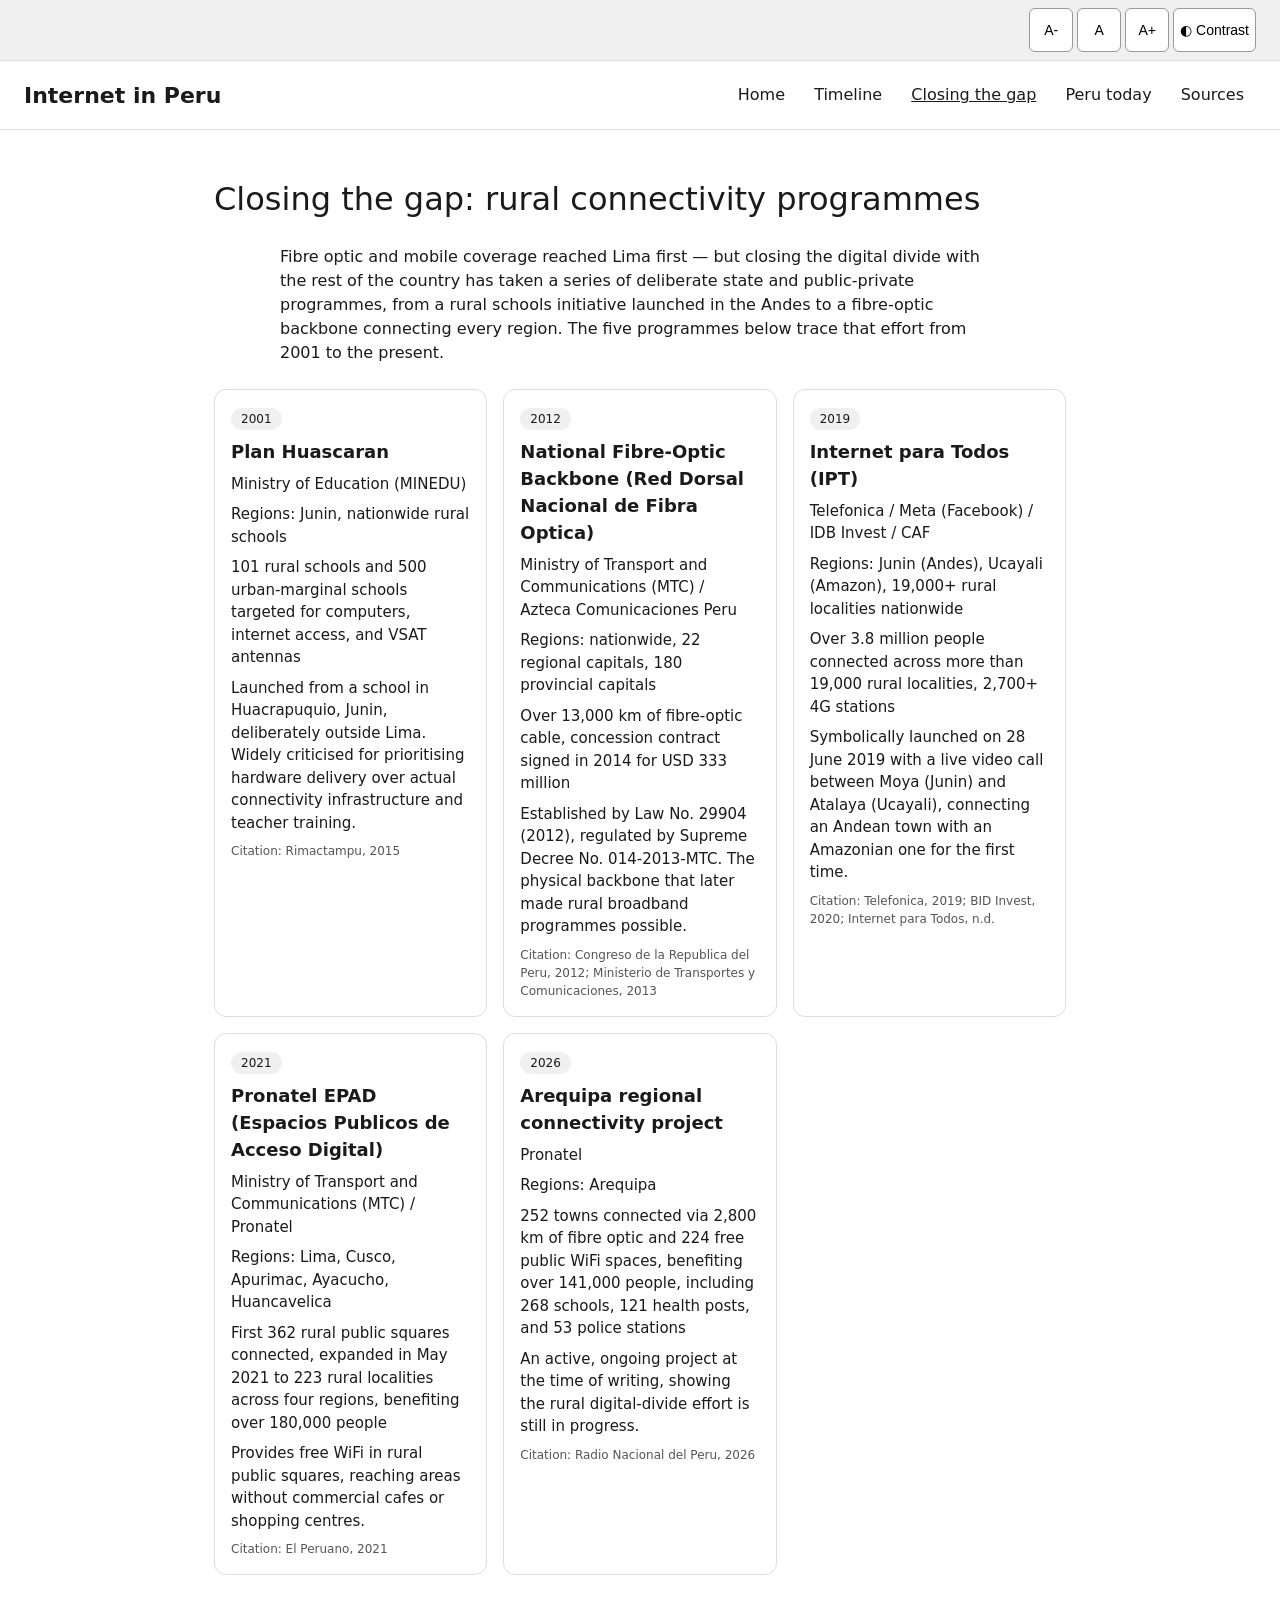
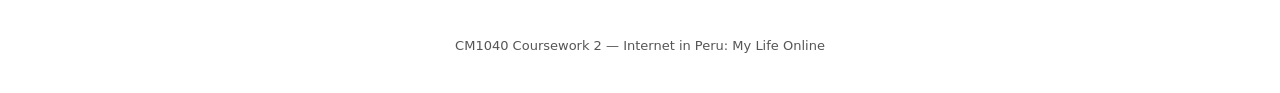
==== closing-the-gap.html @ 74dd9204 "Build closing-the-gap.html rendering programas_rurales.json" ====
<!DOCTYPE html>
<html lang="en">
<head>
  <meta charset="UTF-8">
  <meta name="viewport" content="width=device-width, initial-scale=1.0">
  <title>Internet in Peru — Closing the Gap</title>
  <link rel="stylesheet" href="css/style.css">
</head>
<body>

  <div id="accessibility-bar">
    <button id="a11y-font-decrease" aria-label="Decrease font size">A-</button>
    <button id="a11y-font-reset" aria-label="Reset font size">A</button>
    <button id="a11y-font-increase" aria-label="Increase font size">A+</button>
    <button id="a11y-contrast-toggle" aria-label="Toggle high contrast">&#9680; Contrast</button>
  </div>

  <a class="skip-link" href="#main-content">Skip to main content</a>

  <header>
    <h2>Internet in Peru</h2>
    <nav aria-label="Main navigation">
      <a href="index.html">Home</a>
      <a href="timeline.html">Timeline</a>
      <a href="closing-the-gap.html" aria-current="page">Closing the gap</a>
      <a href="peru-today.html">Peru today</a>
      <a href="sources.html">Sources</a>
    </nav>
  </header>

  <main id="main-content">
    <h1>Closing the gap: rural connectivity programmes</h1>
    <p class="intro-text">
      Fibre optic and mobile coverage reached Lima first &mdash; but closing the digital divide with the rest of
      the country has taken a series of deliberate state and public-private programmes, from a rural schools
      initiative launched in the Andes to a fibre-optic backbone connecting every region. The five programmes
      below trace that effort from 2001 to the present.
    </p>

    <section id="programs-wrapper" aria-live="polite">
      <h2 class="sr-only">Rural connectivity programmes</h2>
      <div id="programs-list">
        <p>Loading programmes&hellip;</p>
      </div>
    </section>
  </main>

  <footer>
    <p>CM1040 Coursework 2 &mdash; Internet in Peru: My Life Online</p>
  </footer>

  <script type="module">
    import { initClosingTheGapPage } from "./js/programsEngine.js";
    import { initAccessibilityBar } from "./js/accessibilityBar.js";
    initClosingTheGapPage();
    initAccessibilityBar();
  </script>

</body>
</html>
---- css/style.css ----
* {
  box-sizing: border-box;
}

html {
  font-size: 100%; /* 100% = 16px browser default; the stepper changes THIS value */
}

:root {
  --text-color: #1a1a1a;
  --bg-color: #ffffff;
}

body {
  font-family: system-ui, sans-serif;
  font-size: 1rem;      /* 1rem = whatever html's font-size currently is */
  line-height: 1.5;
  color: var(--text-color);
  background-color: var(--bg-color);
  margin: 0;
}

/* High-contrast alternate theme, toggled via accessibilityBar.js */
body.alt-theme {
  --text-color: #ffffff;
  --bg-color: #000000;
}

body.alt-theme a,
body.alt-theme button {
  border-color: #ffffff;
}

body.alt-theme .timeline-event {
  border-color: #ffffff;
}

/* ---------- Accessibility bar ---------- */

#accessibility-bar {
  display: flex;
  justify-content: flex-end;
  gap: 4px;
  padding: 0.5rem 1.5rem;
  background: #f0f0f0;
  border-bottom: 1px solid #ddd;
}

body.alt-theme #accessibility-bar {
  background: #111111;
  border-bottom-color: #ffffff;
}

#accessibility-bar button {
  min-height: 44px;
  min-width: 44px;
  border: 1px solid #999;
  background: #ffffff;
  border-radius: 6px;
  font-size: 0.875rem;
  cursor: pointer;
}

#accessibility-bar button[aria-pressed="true"] {
  background: #1a1a1a;
  color: #ffffff;
}

#accessibility-bar button:focus-visible {
  outline: 2px solid #0057ff;
  outline-offset: 2px;
}

/* ---------- Skip link ---------- */

.sr-only {
  position: absolute;
  width: 1px;
  height: 1px;
  padding: 0;
  margin: -1px;
  overflow: hidden;
  clip: rect(0, 0, 0, 0);
  white-space: nowrap;
  border: 0;
}

.skip-link {
  position: absolute;
  left: -999px;
  top: 0;
  background: #1a1a1a;
  color: #ffffff;
  padding: 0.5rem 1rem;
  z-index: 100;
}
.skip-link:focus {
  left: 0;
}

/* ---------- Header / nav ---------- */

header {
  display: flex;
  justify-content: space-between;
  align-items: center;
  padding: 0.75rem 1.5rem;
  border-bottom: 1px solid #ddd;
}

header h2 {
  font-size: 1.375rem; /* was: browser default (unscaled bug) -- now explicit and scalable */
  margin: 0;
}

nav a {
  display: inline-flex;
  align-items: center;
  min-height: 44px;
  padding: 0 0.75rem;
  color: var(--text-color);
  text-decoration: none;
  font-size: 1rem;
}
nav a:hover,
nav a[aria-current="page"] {
  text-decoration: underline;
}
nav a:focus-visible {
  outline: 2px solid #0057ff;
  outline-offset: 2px;
}

/* ---------- Main content ---------- */

main {
  max-width: 56.25rem; /* ~900px */
  margin: 0 auto;
  padding: 1.5rem;
}

h1 {
  font-size: 2rem; /* was 32px -- now scales with the root */
  font-weight: 500;
}

/* ---------- Intro text ---------- */

.intro-text {
  max-width: 45rem; /* ~720px, per design spec */
  margin: 0 auto 1.5rem;
}

/* ---------- Closing the gap: programme cards ---------- */

#programs-list {
  display: grid;
  grid-template-columns: repeat(auto-fit, minmax(220px, 1fr));
  gap: 1rem;
}

.program-card {
  border: 1px solid #ddd;
  border-radius: 12px;
  padding: 1rem;
}

.program-card:focus-visible {
  outline: 2px solid #0057ff;
  outline-offset: 2px;
}

body.alt-theme .program-card {
  border-color: #ffffff;
}

.program-card__year {
  display: inline-block;
  font-size: 0.75rem;
  padding: 0.125rem 0.625rem;
  border-radius: 12px;
  background: #f0f0f0;
  margin-bottom: 0.5rem;
}

body.alt-theme .program-card__year {
  background: #222222;
  color: #ffffff;
}

.program-card__title {
  font-size: 1.125rem;
  margin: 0 0 0.5rem;
}

.program-card__entity,
.program-card__regions,
.program-card__scope,
.program-card__notes {
  font-size: 0.9375rem;
  margin: 0 0 0.5rem;
}

.program-card__citation {
  font-size: 0.75rem;
  color: #555;
  margin: 0;
}

body.alt-theme .program-card__citation {
  color: #cccccc;
}

/* ---------- Home page ---------- */

.home-hero {
  text-align: center;
  padding: 2rem 1rem 1.5rem;
}

.home-subtitle {
  font-size: 1.125rem;
  color: var(--text-color);
  opacity: 0.8;
  margin: 0.5rem 0 1rem;
}

.year-badge {
  display: inline-block;
  font-size: 0.875rem;
  padding: 0.25rem 0.75rem;
  border-radius: 12px;
  background: #f0f0f0;
  color: var(--text-color);
}

body.alt-theme .year-badge {
  background: #222222;
  color: #ffffff;
}

.home-cards {
  display: grid;
  grid-template-columns: repeat(auto-fit, minmax(200px, 1fr));
  gap: 1rem;
  margin-top: 0.5rem;
}

.teaser-card {
  display: block;
  border: 1px solid #ddd;
  border-radius: 12px;
  padding: 1rem;
  text-decoration: none;
  color: inherit;
  min-height: 44px;
}

.teaser-card:hover {
  border-color: #999;
}

.teaser-card:focus-visible {
  outline: 2px solid #0057ff;
  outline-offset: 2px;
}

.teaser-card h2 {
  font-size: 1.0625rem;
  margin: 0 0 0.5rem;
}

.teaser-card p {
  font-size: 0.875rem;
  margin: 0;
  color: var(--text-color);
  opacity: 0.85;
}

body.alt-theme .teaser-card {
  border-color: #ffffff;
}

/* ---------- Timeline filters ---------- */

#timeline-filters {
  display: flex;
  gap: 0.5rem;
  flex-wrap: wrap;
  margin-bottom: 1.5rem;
}

#timeline-filters button {
  min-height: 44px;
  min-width: 44px;
  padding: 0 1rem;
  border-radius: 22px;
  border: 1px solid #999;
  background: #f5f5f5;
  font-size: 0.875rem; /* was 14px */
  cursor: pointer;
}

#timeline-filters button[aria-pressed="true"] {
  background: #1a1a1a;
  color: #ffffff;
  border-color: #1a1a1a;
}

#timeline-filters button:focus-visible {
  outline: 2px solid #0057ff;
  outline-offset: 2px;
}

/* ---------- Timeline events ---------- */

.timeline-event {
  border: 1px solid #ddd;
  border-radius: 8px;
  padding: 1rem;
  margin-bottom: 0.75rem;
}

.timeline-event:focus-visible {
  outline: 2px solid #0057ff;
  outline-offset: 2px;
}

.timeline-event__badge {
  display: inline-block;
  font-size: 0.75rem; /* was 12px */
  padding: 0.125rem 0.625rem;
  border-radius: 12px;
  margin-bottom: 0.5rem;
}

.badge-before-me .timeline-event__badge {
  background: #e8e4da;
  color: #4a4436;
}

.badge-my-life .timeline-event__badge {
  background: #dbeafe;
  color: #1e3a8a;
}

h2.timeline-event__title {
  font-size: 1.125rem; /* was 18px */
  font-weight: 500;
  margin: 0 0 0.5rem;
}

.timeline-event__description {
  font-size: 0.9375rem; /* was 15px */
  margin: 0 0 0.5rem;
}

.timeline-event__citation {
  font-size: 0.75rem; /* was 12px */
  color: #555;
  margin: 0;
}

body.alt-theme .timeline-event__citation {
  color: #cccccc;
}

/* ---------- Footer ---------- */

footer {
  text-align: center;
  font-size: 0.8125rem; /* was 13px */
  color: #555;
  padding: 1.5rem;
}

/* ---------- Responsive ---------- */

@media (max-width: 480px) {
  h1 {
    font-size: 1.625rem; /* was 26px */
  }
  #timeline-filters button {
    font-size: 0.8125rem; /* was 13px */
    padding: 0 0.75rem;
  }
}
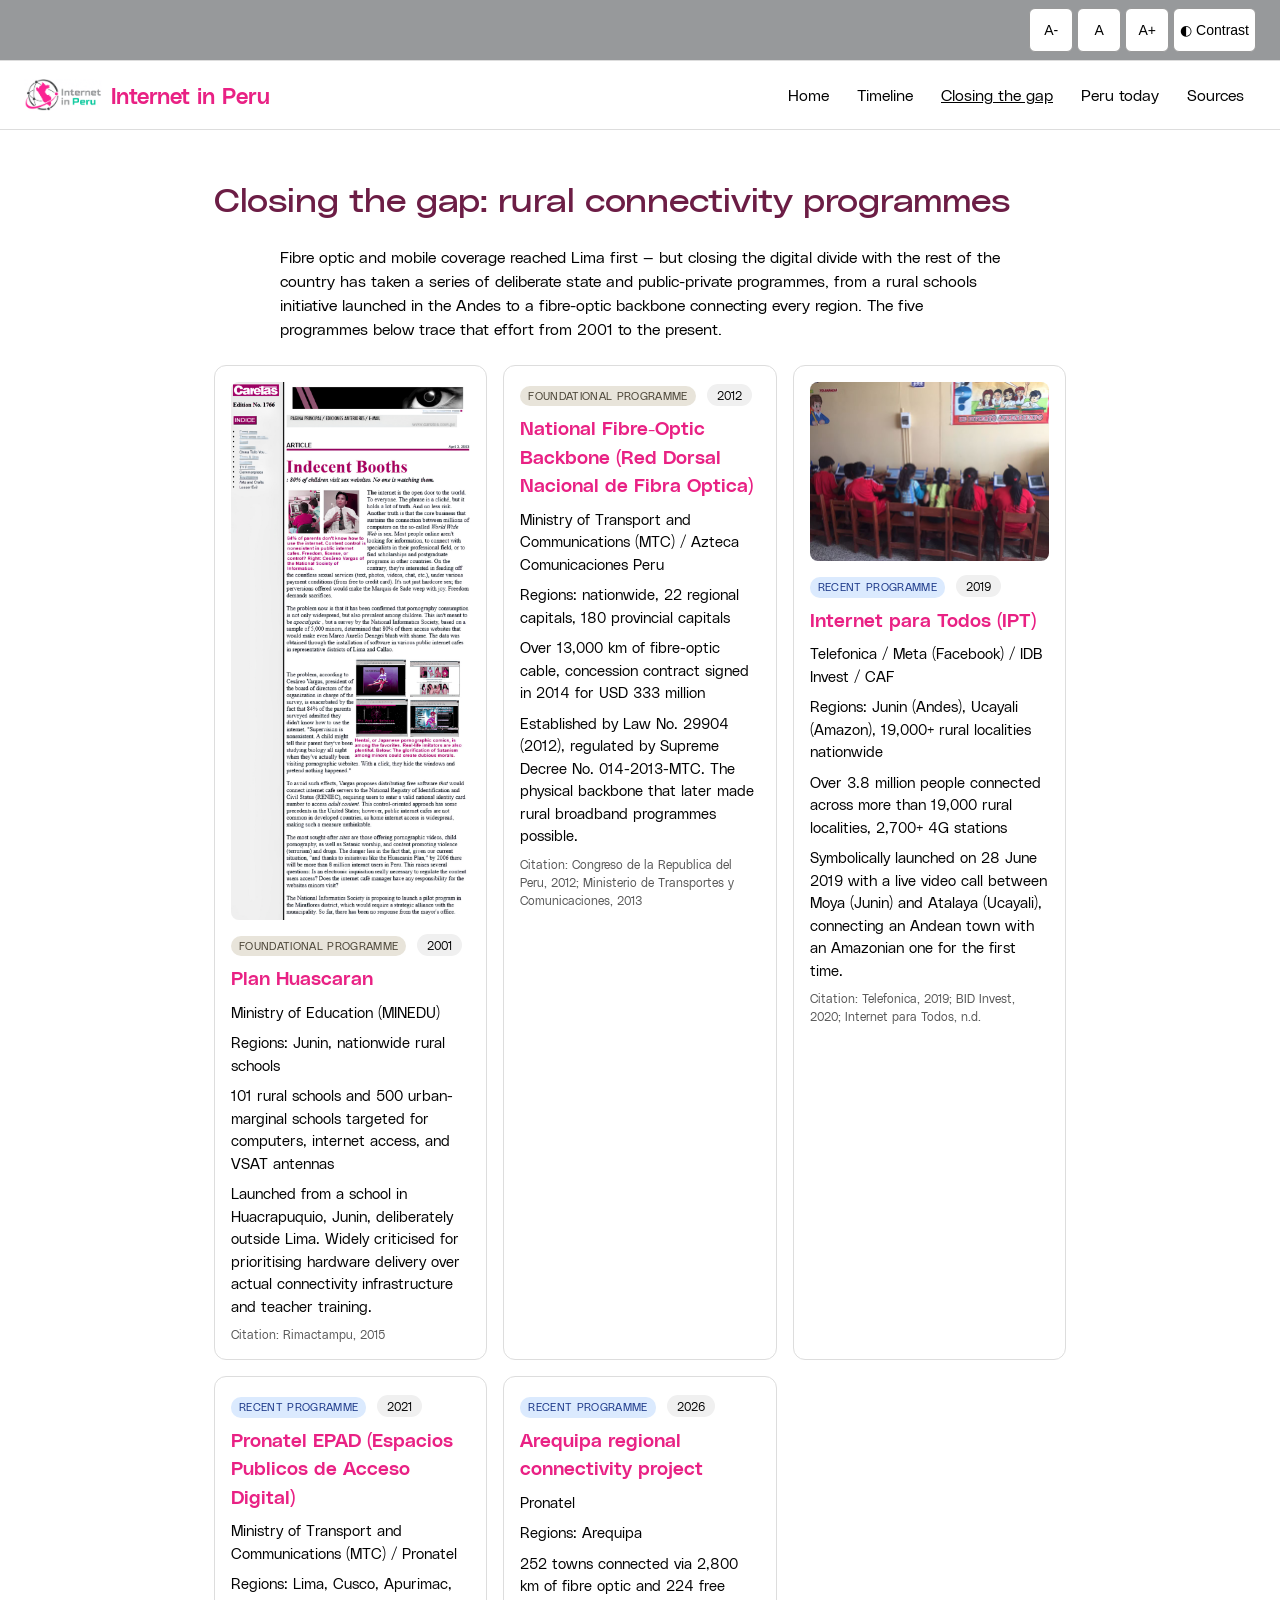
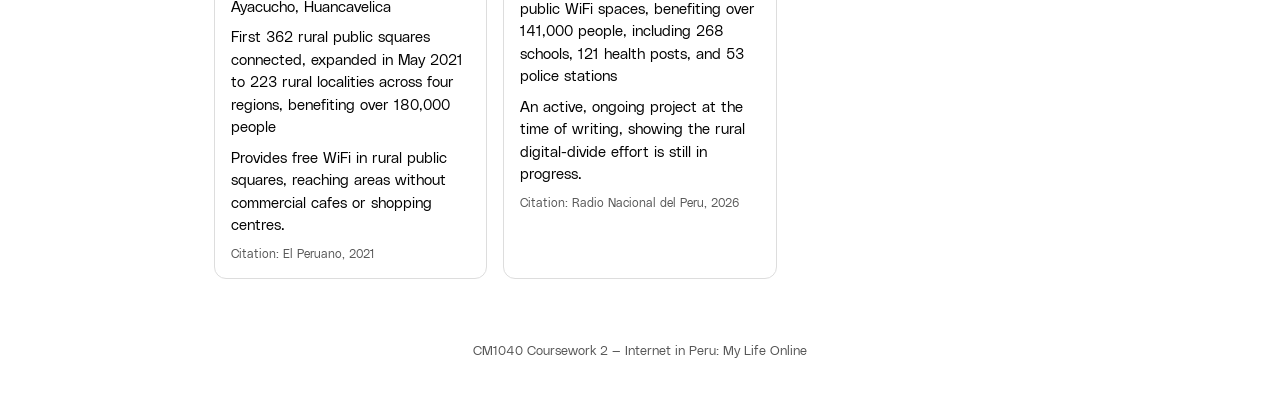
==== commit 234dcf9e: "Self-host licensed PolySans font files" ====
--- a/closing-the-gap.html
+++ b/closing-the-gap.html
@@ -4,6 +4,7 @@
   <meta charset="UTF-8">
   <meta name="viewport" content="width=device-width, initial-scale=1.0">
   <title>Internet in Peru — Closing the Gap</title>
+  <meta name="description" content="Five rural connectivity programmes that brought internet access beyond Lima, from Plan Huascaran (2001) to the ongoing Arequipa fibre-optic project.">
   <link rel="stylesheet" href="css/style.css">
 </head>
 <body>
@@ -18,7 +19,10 @@
   <a class="skip-link" href="#main-content">Skip to main content</a>
 
   <header>
-    <h2>Internet in Peru</h2>
+    <h2 class="site-logo">
+      <img class="site-logo__image" src="img/Logo.png" alt="">
+      <span class="site-logo__text">Internet in Peru</span>
+    </h2>
     <nav aria-label="Main navigation">
       <a href="index.html">Home</a>
       <a href="timeline.html">Timeline</a>
--- a/css/style.css
+++ b/css/style.css
@@ -7,12 +7,56 @@
 }
 
 :root {
-  --text-color: #1a1a1a;
+  --text-color: #000000;
   --bg-color: #ffffff;
+
+  /* ---- Brand palette (provided by the client/author) ---- */
+  --color-h1: #6C1D45;       /* Pantone 222 C */
+  --color-h2: #E92184;
+  --color-highlight: #00C79A; /* used as a background chip, not as text-on-white -- see note below */
+  --color-table-shade: #97999B; /* Pantone Cool Gray 7C */
+
+  /* ---- Typography ----
+     Poly Sans is a commercial/licensed typeface (not on Google Fonts).
+     Real font files are self-hosted from /fonts (see @font-face below);
+     the extra names in each list are just a safety-net fallback in case
+     a file ever fails to load. */
+  --font-h1: "PolySans Neutral Wide", "Poly Sans Neutral Wide", "Space Grotesk", sans-serif;
+  --font-h2: "PolySans Median", "Poly Sans Median", "Space Grotesk", sans-serif;
+  --font-h3: "PolySans Slim", "Poly Sans Slim", "Space Grotesk", sans-serif;
+  --font-body: "PolySans Slim", "Poly Sans Slim", "Space Grotesk", sans-serif;
+}
+
+/* Self-hosted Poly Sans files, from the project's /fonts folder.
+   font-weight: 100 900 (a range, not a single number) tells the browser
+   "this one static file covers any weight you ask for", so when other
+   CSS asks for e.g. font-weight: 700, the browser uses this real file
+   instead of trying to fake-bold it. The %20 in each URL is just an
+   escaped space, since the .ttf filenames contain spaces. */
+@font-face {
+  font-family: "PolySans Neutral Wide";
+  src: url("../fonts/PolySans%20Neutral%20Wide.ttf") format("truetype");
+  font-weight: 100 900;
+  font-style: normal;
+  font-display: swap;
+}
+@font-face {
+  font-family: "PolySans Median";
+  src: url("../fonts/PolySans%20Median.ttf") format("truetype");
+  font-weight: 100 900;
+  font-style: normal;
+  font-display: swap;
+}
+@font-face {
+  font-family: "PolySans Slim";
+  src: url("../fonts/PolySans%20Slim.ttf") format("truetype");
+  font-weight: 100 900;
+  font-style: normal;
+  font-display: swap;
 }
 
 body {
-  font-family: system-ui, sans-serif;
+  font-family: var(--font-body);
   font-size: 1rem;      /* 1rem = whatever html's font-size currently is */
   line-height: 1.5;
   color: var(--text-color);
@@ -39,10 +83,11 @@
 
 #accessibility-bar {
   display: flex;
+  flex-wrap: wrap;
   justify-content: flex-end;
   gap: 4px;
   padding: 0.5rem 1.5rem;
-  background: #f0f0f0;
+  background: var(--color-table-shade);
   border-bottom: 1px solid #ddd;
 }
 
@@ -102,15 +147,39 @@
 
 header {
   display: flex;
+  flex-wrap: wrap;
   justify-content: space-between;
   align-items: center;
+  gap: 0.5rem;
   padding: 0.75rem 1.5rem;
   border-bottom: 1px solid #ddd;
+}
+
+header nav {
+  display: flex;
+  flex-wrap: wrap;
+  gap: 0.25rem;
 }
 
 header h2 {
   font-size: 1.375rem; /* was: browser default (unscaled bug) -- now explicit and scalable */
   margin: 0;
+}
+
+.site-logo {
+  display: flex;
+  align-items: center;
+  gap: 0.5rem;
+}
+
+.site-logo__image {
+  height: 2rem;
+  width: auto;
+  display: block;
+}
+
+body.alt-theme .site-logo__image {
+  filter: brightness(0) invert(1); /* keeps the logo visible on the dark high-contrast background */
 }
 
 nav a {
@@ -142,6 +211,241 @@
 h1 {
   font-size: 2rem; /* was 32px -- now scales with the root */
   font-weight: 500;
+  font-family: var(--font-h1);
+  color: var(--color-h1);
+}
+
+/* All h2 headings use the brand pink. Bumped to >=19px + bold wherever
+   a smaller instance existed, so each one qualifies as WCAG "large text"
+   (>=18.66px bold) -- #E92184 on white is ~4.19:1, which passes at the
+   large-text 3:1 threshold but NOT the 4.5:1 required for normal-size
+   text. Do not shrink these back down without re-checking contrast. */
+h2 {
+  font-family: var(--font-h2);
+  color: var(--color-h2);
+  font-weight: 700;
+}
+
+h3 {
+  font-family: var(--font-h3);
+}
+
+/* ---------- Sources: AI transparency note ---------- */
+
+.ai-note {
+  border: 1px solid var(--border-strong, #1a1a1a);
+  border-radius: 8px;
+  padding: 1rem 1.25rem;
+  margin: 1.5rem 0;
+  background: #f9f9f9;
+}
+
+body.alt-theme .ai-note {
+  background: #111111;
+  border-color: #ffffff;
+}
+
+.ai-note h2 {
+  font-size: 1.1875rem; /* bumped from 17px so it qualifies as WCAG large text with the H2 pink */
+  margin: 0 0 0.5rem;
+}
+
+.ai-note p {
+  font-size: 0.9375rem;
+  margin: 0;
+}
+
+/* ---------- Sources: reference list ---------- */
+
+.reference-list {
+  list-style: none;
+  margin: 0 0 1.5rem;
+  padding: 0;
+}
+
+.reference-entry {
+  font-size: 0.9375rem;
+  line-height: 1.5;
+  padding-left: 2rem;
+  text-indent: -2rem;
+  margin-bottom: 0.75rem;
+}
+
+.reference-list--nested {
+  margin-left: 1rem;
+}
+
+.reference-list--nested .reference-entry {
+  font-size: 0.875rem;
+}
+
+.reference-note {
+  font-size: 0.875rem;
+  color: #555;
+  margin: 0 0 1rem;
+}
+
+body.alt-theme .reference-note {
+  color: #cccccc;
+}
+
+main h3 {
+  font-size: 1.1875rem;
+  margin: 1.5rem 0 0.75rem;
+}
+
+/* ---------- Peru today: comparison table ---------- */
+
+.stats-table {
+  width: 100%;
+  border-collapse: collapse;
+  margin-bottom: 1.5rem;
+}
+
+.stats-table caption {
+  text-align: left;
+  font-size: 0.875rem;
+  color: #555;
+  margin-bottom: 0.5rem;
+}
+
+body.alt-theme .stats-table caption {
+  color: #cccccc;
+}
+
+.stats-table th,
+.stats-table td {
+  text-align: left;
+  padding: 0.625rem 0.75rem;
+  border-bottom: 1px solid #ddd;
+  font-size: 0.9375rem;
+}
+
+body.alt-theme .stats-table th,
+body.alt-theme .stats-table td {
+  border-bottom-color: #444;
+}
+
+.stats-table thead th {
+  background: var(--color-table-shade);
+  color: #000000; /* required for contrast on this mid-grey -- do not switch to white text here */
+  font-weight: 600;
+}
+
+body.alt-theme .stats-table thead th {
+  background: #222222;
+}
+
+/* Mobile: table becomes stacked cards, never a compressed table
+   (WCAG 1.4.10 Reflow) -- each row turns into its own block, and each
+   cell shows its column name via the data-label attribute. */
+@media (max-width: 480px) {
+  .stats-table thead {
+    position: absolute;
+    left: -9999px;
+    top: -9999px;
+  }
+
+  .stats-table,
+  .stats-table tbody,
+  .stats-table tr,
+  .stats-table th,
+  .stats-table td {
+    display: block;
+    width: 100%;
+  }
+
+  .stats-table tr {
+    border: 1px solid #ddd;
+    border-radius: 12px;
+    padding: 0.5rem 0.75rem;
+    margin-bottom: 0.75rem;
+  }
+
+  body.alt-theme .stats-table tr {
+    border-color: #ffffff;
+  }
+
+  .stats-table th[scope="row"] {
+    font-size: 1rem;
+    border-bottom: none;
+    padding-bottom: 0.25rem;
+  }
+
+  .stats-table td {
+    border-bottom: none;
+    padding: 0.25rem 0;
+  }
+
+  .stats-table td::before {
+    content: attr(data-label) ": ";
+    font-weight: 600;
+  }
+}
+
+/* ---------- Peru today: highlighted stats ---------- */
+
+#stats-highlights-container {
+  display: grid;
+  grid-template-columns: repeat(auto-fit, minmax(220px, 1fr));
+  gap: 1rem;
+}
+
+.stat-card {
+  border: 2px solid #d1d5db;
+  border-radius: 12px;
+  padding: 1.25rem;
+  text-align: center;
+}
+
+.stat-card__image {
+  display: block;
+  width: 100%;
+  max-width: 280px;
+  height: auto;
+  margin: 0 auto 0.75rem;
+  border-radius: 8px;
+}
+
+body.alt-theme .stat-card {
+  border-color: #ffffff;
+}
+
+.stat-card__value {
+  display: inline-block;
+  font-size: 1.75rem;
+  font-weight: 700;
+  margin: 0 0 0.375rem;
+  padding: 0.25rem 0.875rem;
+  border-radius: 12px;
+  background: var(--color-highlight);
+  color: #000000; /* #00C79A is too light for text-on-white (~2.2:1) -- used as a
+                      background chip with black text instead, which passes at ~9.6:1 */
+}
+
+.stat-card__label {
+  font-size: 0.9375rem;
+  margin: 0 0 0.375rem;
+}
+
+.stat-card__detail {
+  font-size: 0.8125rem;
+  color: #555;
+  margin: 0 0 0.5rem;
+}
+
+body.alt-theme .stat-card__detail {
+  color: #cccccc;
+}
+
+.stat-card__citation {
+  font-size: 0.75rem;
+  color: #555;
+  margin: 0;
+}
+
+body.alt-theme .stat-card__citation {
+  color: #cccccc;
 }
 
 /* ---------- Intro text ---------- */
@@ -163,6 +467,36 @@
   border: 1px solid #ddd;
   border-radius: 12px;
   padding: 1rem;
+}
+
+.program-card__image {
+  display: block;
+  width: 100%;
+  max-width: 320px;
+  height: auto;
+  border-radius: 8px;
+  margin-bottom: 0.75rem;
+}
+
+.program-card__status {
+  display: inline-block;
+  font-size: 0.6875rem;
+  font-weight: 600;
+  text-transform: uppercase;
+  letter-spacing: 0.03em;
+  padding: 0.125rem 0.5rem;
+  border-radius: 10px;
+  margin: 0 0.375rem 0.5rem 0;
+}
+
+.program-card--foundational .program-card__status {
+  background: #e8e4da;
+  color: #4a4436;
+}
+
+.program-card--recent .program-card__status {
+  background: #dbeafe;
+  color: #1e3a8a;
 }
 
 .program-card:focus-visible {
@@ -189,7 +523,7 @@
 }
 
 .program-card__title {
-  font-size: 1.125rem;
+  font-size: 1.1875rem; /* bumped from 18px so it qualifies as WCAG large text with the H2 pink */
   margin: 0 0 0.5rem;
 }
 
@@ -218,6 +552,19 @@
   padding: 2rem 1rem 1.5rem;
 }
 
+.home-video {
+  max-width: 40rem;
+  margin: 0 auto 2rem;
+}
+
+.home-video__player {
+  display: block;
+  width: 100%;
+  height: auto;
+  border-radius: 12px;
+  background: #000000;
+}
+
 .home-subtitle {
   font-size: 1.125rem;
   color: var(--text-color);
@@ -228,9 +575,10 @@
 .year-badge {
   display: inline-block;
   font-size: 0.875rem;
+  font-weight: 700;
   padding: 0.25rem 0.75rem;
   border-radius: 12px;
-  background: #f0f0f0;
+  background: var(--color-highlight);
   color: var(--text-color);
 }
 
@@ -266,7 +614,7 @@
 }
 
 .teaser-card h2 {
-  font-size: 1.0625rem;
+  font-size: 1.1875rem; /* bumped from 17px so it qualifies as WCAG large text with the H2 pink */
   margin: 0 0 0.5rem;
 }
 
@@ -314,11 +662,42 @@
 
 /* ---------- Timeline events ---------- */
 
+/* Visual timeline rail: a vertical line with a dot per event, adapting
+   the wireframe's horizontal line-and-dot concept to the real content,
+   which is a scrollable list of cards rather than a single-point slider. */
+#timeline-events {
+  position: relative;
+  padding-left: 1.75rem;
+}
+
+#timeline-events::before {
+  content: "";
+  position: absolute;
+  top: 0.5rem;
+  bottom: 0.5rem;
+  left: 0.4375rem;
+  width: 2px;
+  background: var(--color-h1);
+}
+
 .timeline-event {
+  position: relative;
   border: 1px solid #ddd;
   border-radius: 8px;
   padding: 1rem;
   margin-bottom: 0.75rem;
+}
+
+.timeline-event::before {
+  content: "";
+  position: absolute;
+  left: -1.5625rem;
+  top: 1.25rem;
+  width: 10px;
+  height: 10px;
+  border-radius: 50%;
+  background: var(--color-highlight);
+  border: 2px solid var(--bg-color);
 }
 
 .timeline-event:focus-visible {
@@ -345,8 +724,8 @@
 }
 
 h2.timeline-event__title {
-  font-size: 1.125rem; /* was 18px */
-  font-weight: 500;
+  font-size: 1.1875rem; /* bumped from 18px so it qualifies as WCAG large text with the H2 pink */
+  font-weight: 700; /* was 500 -- must be bold to count as "large text" at this size */
   margin: 0 0 0.5rem;
 }
 
@@ -359,6 +738,15 @@
   font-size: 0.75rem; /* was 12px */
   color: #555;
   margin: 0;
+}
+
+.timeline-event__image {
+  display: block;
+  width: 100%;
+  max-width: 320px;
+  height: auto;
+  border-radius: 8px;
+  margin-bottom: 0.75rem;
 }
 
 body.alt-theme .timeline-event__citation {
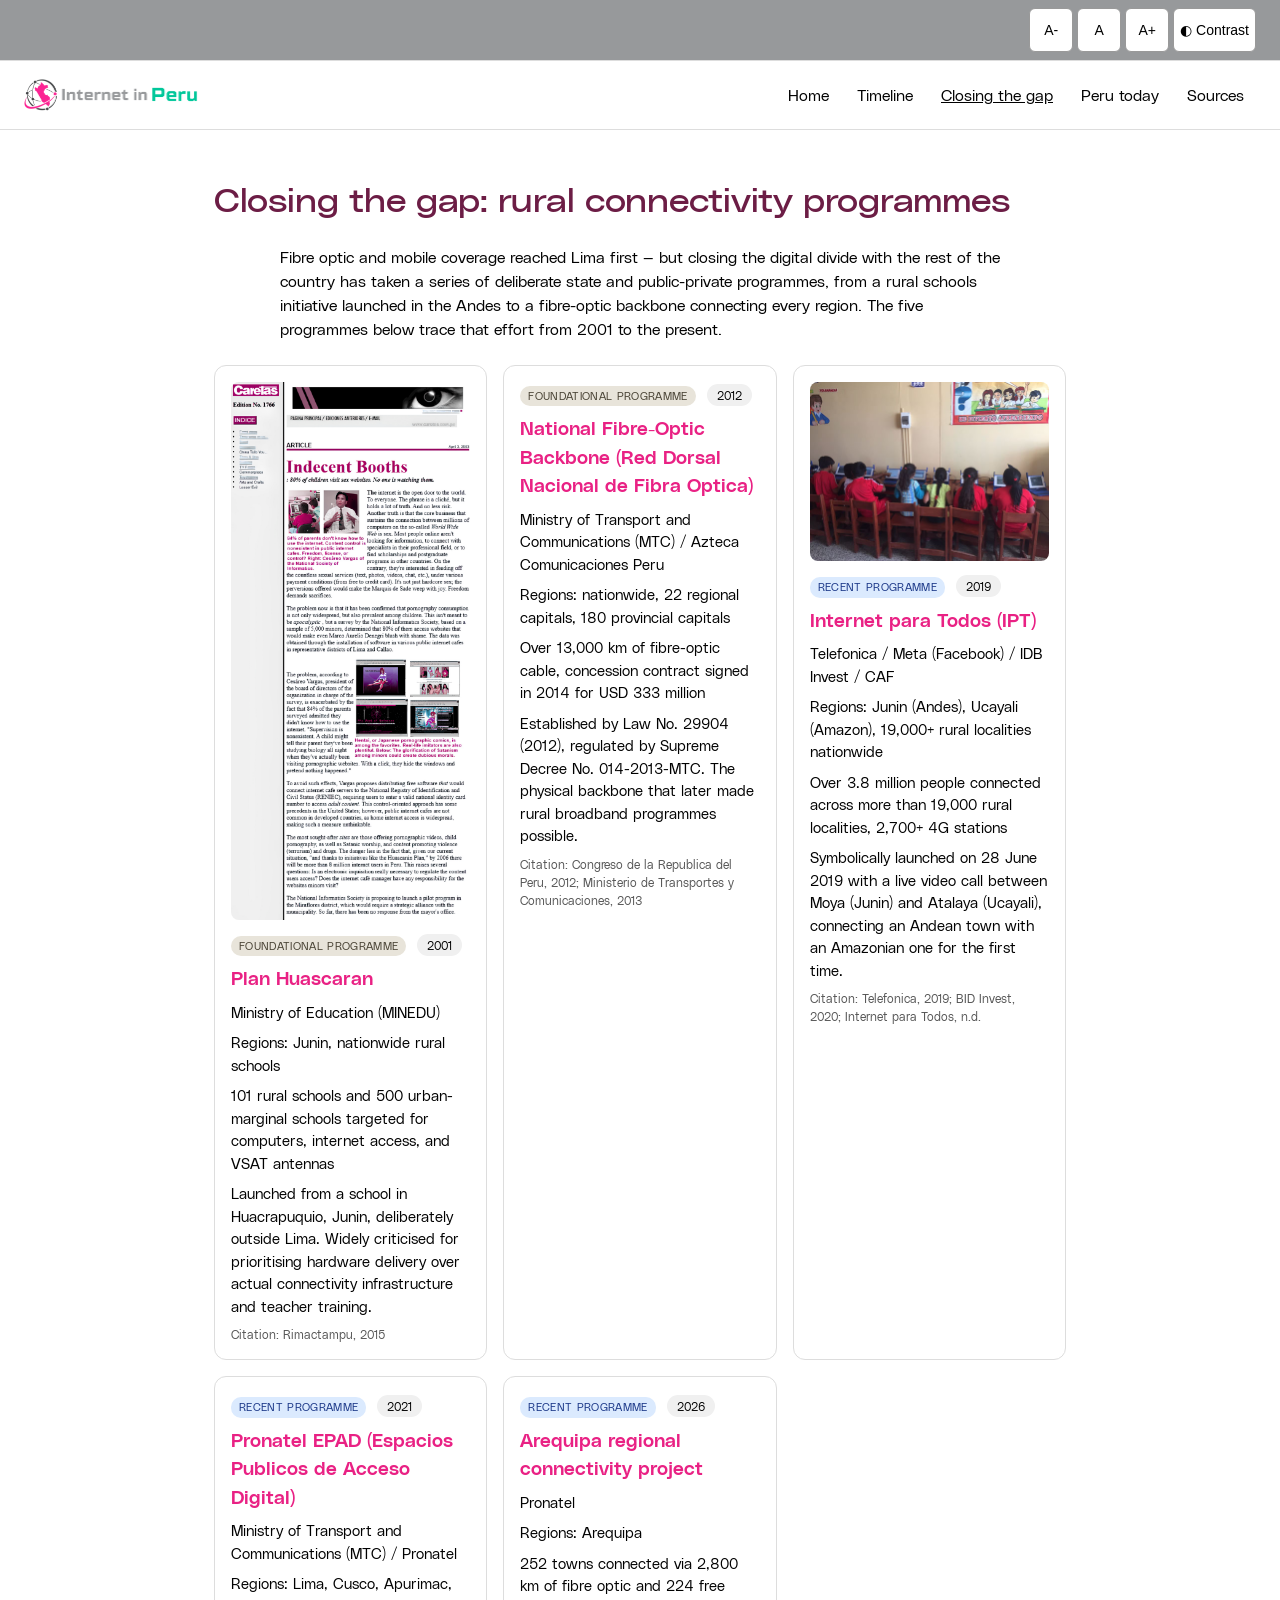
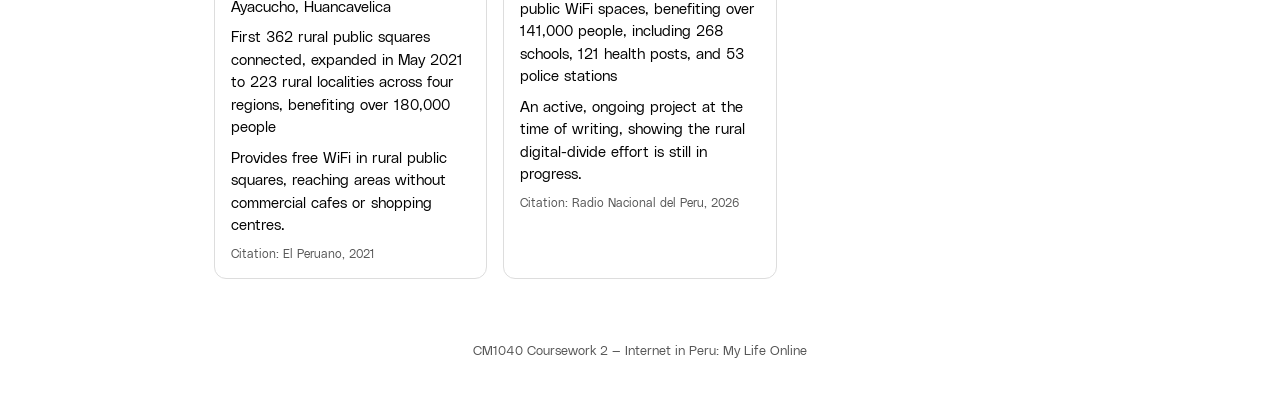
==== commit 0d4b4557: "Logo-only header (files re-shared), darker table header for accessible white text" ====
--- a/closing-the-gap.html
+++ b/closing-the-gap.html
@@ -20,8 +20,7 @@
 
   <header>
     <h2 class="site-logo">
-      <img class="site-logo__image" src="img/Logo.png" alt="">
-      <span class="site-logo__text">Internet in Peru</span>
+      <img class="site-logo__image" src="img/Logo.png" alt="Internet in Peru">
     </h2>
     <nav aria-label="Main navigation">
       <a href="index.html">Home</a>
--- a/css/style.css
+++ b/css/style.css
@@ -327,8 +327,10 @@
 }
 
 .stats-table thead th {
-  background: var(--color-table-shade);
-  color: #000000; /* required for contrast on this mid-grey -- do not switch to white text here */
+  background: #53565A; /* Pantone Cool Gray 11C -- a darker shade of your Cool Gray 7C,
+                           chosen so white text passes contrast (7.4:1); the original 7C
+                           only gives ~2.9:1 with white text, which fails WCAG AA */
+  color: #ffffff;
   font-weight: 600;
 }
 
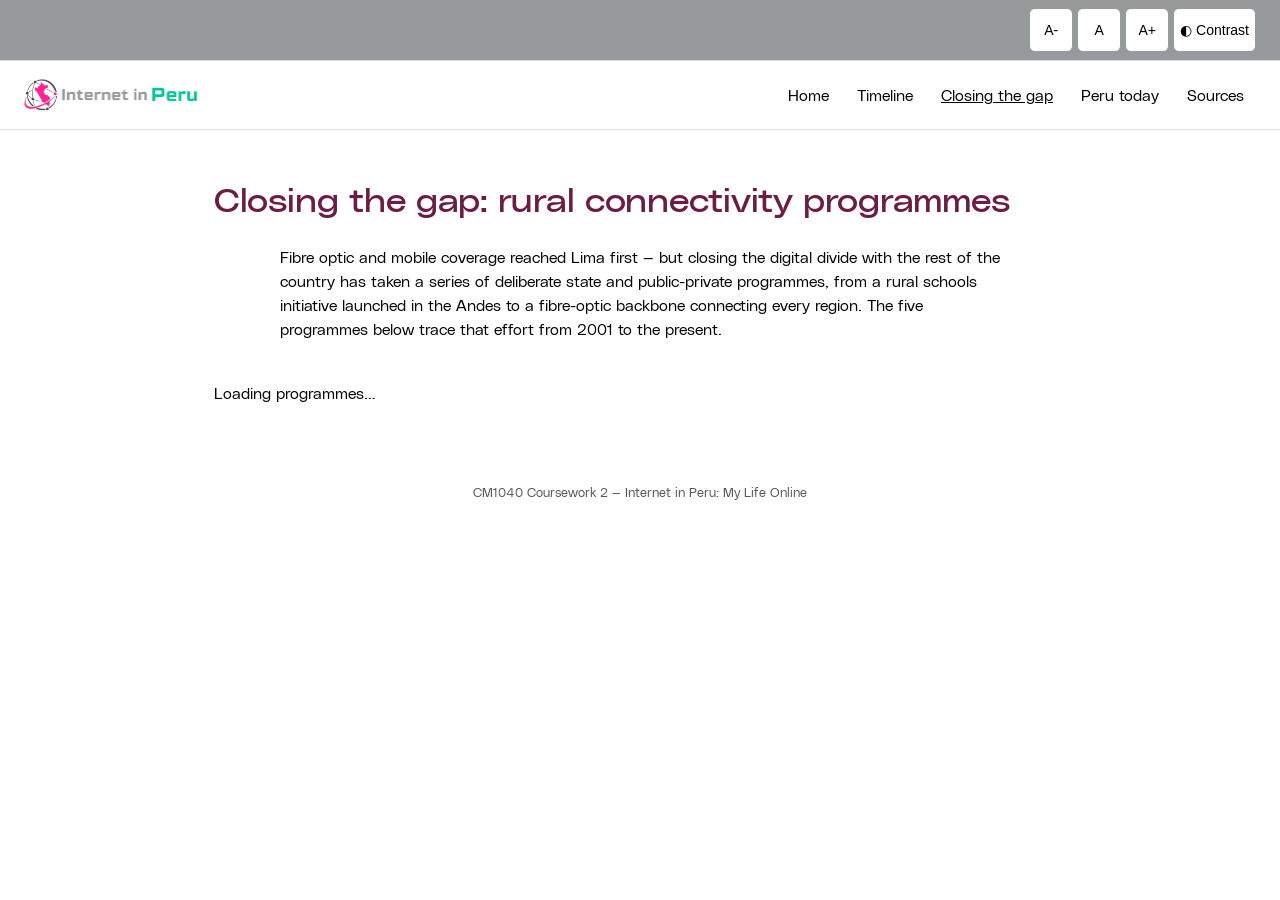
==== commit cf6f34d1: "Add real width/height attributes to all images to prevent layout shift without cropping" ====
--- a/closing-the-gap.html
+++ b/closing-the-gap.html
@@ -20,7 +20,7 @@
 
   <header>
     <h2 class="site-logo">
-      <img class="site-logo__image" src="img/Logo.png" alt="Internet in Peru">
+      <img class="site-logo__image" src="img/Logo.png" alt="Internet in Peru" width="5700" height="1022">
     </h2>
     <nav aria-label="Main navigation">
       <a href="index.html">Home</a>
@@ -55,8 +55,10 @@
   <script type="module">
     import { initClosingTheGapPage } from "./js/programsEngine.js";
     import { initAccessibilityBar } from "./js/accessibilityBar.js";
+    import { initLightbox } from "./js/lightbox.js";
     initClosingTheGapPage();
     initAccessibilityBar();
+    initLightbox();
   </script>
 
 </body>
--- a/css/style.css
+++ b/css/style.css
@@ -35,21 +35,24 @@
    escaped space, since the .ttf filenames contain spaces. */
 @font-face {
   font-family: "PolySans Neutral Wide";
-  src: url("../fonts/PolySans%20Neutral%20Wide.ttf") format("truetype");
+  src: url("../fonts/PolySans%20Neutral%20Wide.woff2") format("woff2"),
+       url("../fonts/PolySans%20Neutral%20Wide.ttf") format("truetype");
   font-weight: 100 900;
   font-style: normal;
   font-display: swap;
 }
 @font-face {
   font-family: "PolySans Median";
-  src: url("../fonts/PolySans%20Median.ttf") format("truetype");
+  src: url("../fonts/PolySans%20Median.woff2") format("woff2"),
+       url("../fonts/PolySans%20Median.ttf") format("truetype");
   font-weight: 100 900;
   font-style: normal;
   font-display: swap;
 }
 @font-face {
   font-family: "PolySans Slim";
-  src: url("../fonts/PolySans%20Slim.ttf") format("truetype");
+  src: url("../fonts/PolySans%20Slim.woff2") format("woff2"),
+       url("../fonts/PolySans%20Slim.ttf") format("truetype");
   font-weight: 100 900;
   font-style: normal;
   font-display: swap;
@@ -348,6 +351,12 @@
     top: -9999px;
   }
 
+  .stats-table caption {
+    display: block;
+    width: 100%;
+    text-align: left;
+  }
+
   .stats-table,
   .stats-table tbody,
   .stats-table tr,
@@ -404,7 +413,8 @@
   display: block;
   width: 100%;
   max-width: 280px;
-  height: auto;
+  aspect-ratio: 4 / 3;
+  object-fit: cover;
   margin: 0 auto 0.75rem;
   border-radius: 8px;
 }
@@ -475,7 +485,8 @@
   display: block;
   width: 100%;
   max-width: 320px;
-  height: auto;
+  aspect-ratio: 4 / 3;
+  object-fit: cover;
   border-radius: 8px;
   margin-bottom: 0.75rem;
 }
@@ -746,7 +757,8 @@
   display: block;
   width: 100%;
   max-width: 320px;
-  height: auto;
+  aspect-ratio: 4 / 3;
+  object-fit: cover;
   border-radius: 8px;
   margin-bottom: 0.75rem;
 }
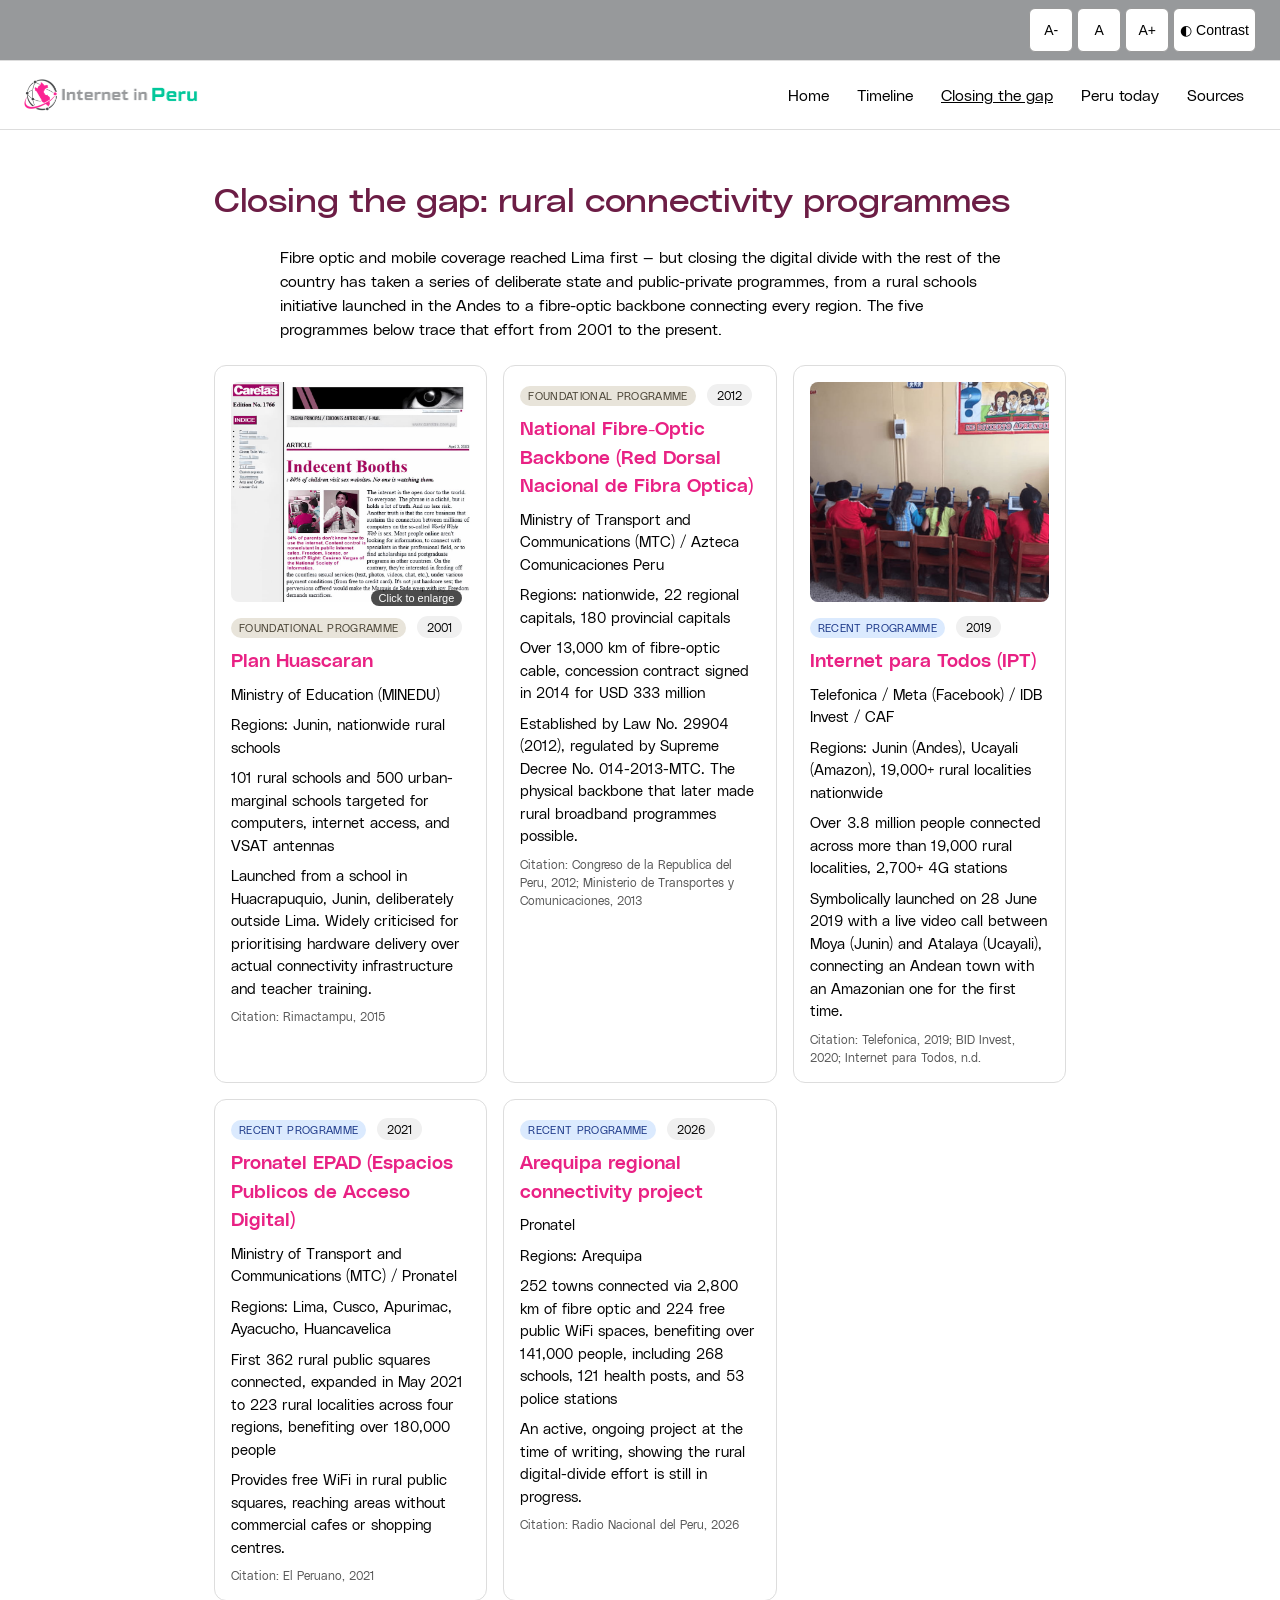
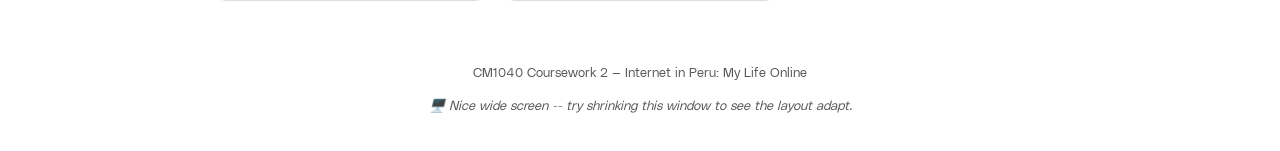
==== commit 3baeabfd: "Final visual/accessibility polish and dynamic chart extension - Logo-only header (image with accessi" ====
--- a/closing-the-gap.html
+++ b/closing-the-gap.html
@@ -50,14 +50,17 @@
 
   <footer>
     <p>CM1040 Coursework 2 &mdash; Internet in Peru: My Life Online</p>
+    <p id="width-easter-egg" class="width-easter-egg"></p>
   </footer>
 
   <script type="module">
     import { initClosingTheGapPage } from "./js/programsEngine.js";
     import { initAccessibilityBar } from "./js/accessibilityBar.js";
+    import { initWidthEasterEgg } from "./js/easterEgg.js";
     import { initLightbox } from "./js/lightbox.js";
     initClosingTheGapPage();
     initAccessibilityBar();
+    initWidthEasterEgg();
     initLightbox();
   </script>
 
--- a/css/style.css
+++ b/css/style.css
@@ -1,3 +1,4 @@
+
 * {
   box-sizing: border-box;
 }
@@ -413,10 +414,33 @@
   display: block;
   width: 100%;
   max-width: 280px;
-  aspect-ratio: 4 / 3;
-  object-fit: cover;
+  height: auto; /* preserves each image's real proportions -- no forced crop */
   margin: 0 auto 0.75rem;
   border-radius: 8px;
+}
+
+.fibre-chart-figure {
+  margin: 0 0 0.75rem;
+}
+
+.fibre-chart {
+  display: block;
+  width: 100%;
+  height: auto;
+}
+
+.fibre-chart text {
+  font-family: var(--font-body);
+}
+
+.fibre-chart-figure__caption {
+  font-size: 0.6875rem;
+  color: #555;
+  margin-top: 0.25rem;
+}
+
+body.alt-theme .fibre-chart-figure__caption {
+  color: #cccccc;
 }
 
 body.alt-theme .stat-card {
@@ -485,8 +509,12 @@
   display: block;
   width: 100%;
   max-width: 320px;
-  aspect-ratio: 4 / 3;
+  height: 220px; /* fixed height so every card's image area looks consistent;
+                     tall images (like the Huascaran clipping) crop from the
+                     bottom, keeping the top visible -- the lightbox button
+                     still opens the full, uncropped original */
   object-fit: cover;
+  object-position: top;
   border-radius: 8px;
   margin-bottom: 0.75rem;
 }
@@ -757,8 +785,7 @@
   display: block;
   width: 100%;
   max-width: 320px;
-  aspect-ratio: 4 / 3;
-  object-fit: cover;
+  height: auto; /* preserves each image's real proportions -- no forced crop */
   border-radius: 8px;
   margin-bottom: 0.75rem;
 }
@@ -776,6 +803,11 @@
   padding: 1.5rem;
 }
 
+.width-easter-egg {
+  margin-top: 0.5rem;
+  font-style: italic;
+}
+
 /* ---------- Responsive ---------- */
 
 @media (max-width: 480px) {
@@ -787,3 +819,74 @@
     padding: 0 0.75rem;
   }
 }
+
+/* ---------- Zoomable images (click to enlarge) ---------- */
+
+.zoomable-trigger {
+  display: block;
+  width: 100%;
+  padding: 0;
+  border: none;
+  background: none;
+  cursor: zoom-in;
+  position: relative;
+}
+
+.zoomable-trigger:focus-visible {
+  outline: 2px solid #0057ff;
+  outline-offset: 2px;
+}
+
+.zoomable-trigger::after {
+  content: "Click to enlarge";
+  position: absolute;
+  bottom: 0.5rem;
+  right: 0.5rem;
+  background: rgba(0, 0, 0, 0.7);
+  color: #ffffff;
+  font-size: 0.6875rem;
+  padding: 0.125rem 0.5rem;
+  border-radius: 10px;
+  pointer-events: none;
+}
+
+.lightbox-dialog {
+  border: none;
+  border-radius: 12px;
+  padding: 0;
+  max-width: min(90vw, 900px);
+  max-height: 90vh;
+  background: #000000;
+}
+
+.lightbox-dialog::backdrop {
+  background: rgba(0, 0, 0, 0.8);
+}
+
+.lightbox-dialog__image {
+  display: block;
+  width: 100%;
+  height: auto;
+  max-height: 90vh;
+  object-fit: contain;
+}
+
+.lightbox-dialog__close {
+  position: absolute;
+  top: 0.5rem;
+  right: 0.5rem;
+  width: 44px;
+  height: 44px;
+  border-radius: 50%;
+  border: none;
+  background: rgba(255, 255, 255, 0.9);
+  color: #000000;
+  font-size: 1.5rem;
+  line-height: 1;
+  cursor: pointer;
+}
+
+.lightbox-dialog__close:focus-visible {
+  outline: 2px solid #0057ff;
+  outline-offset: 2px;
+}
